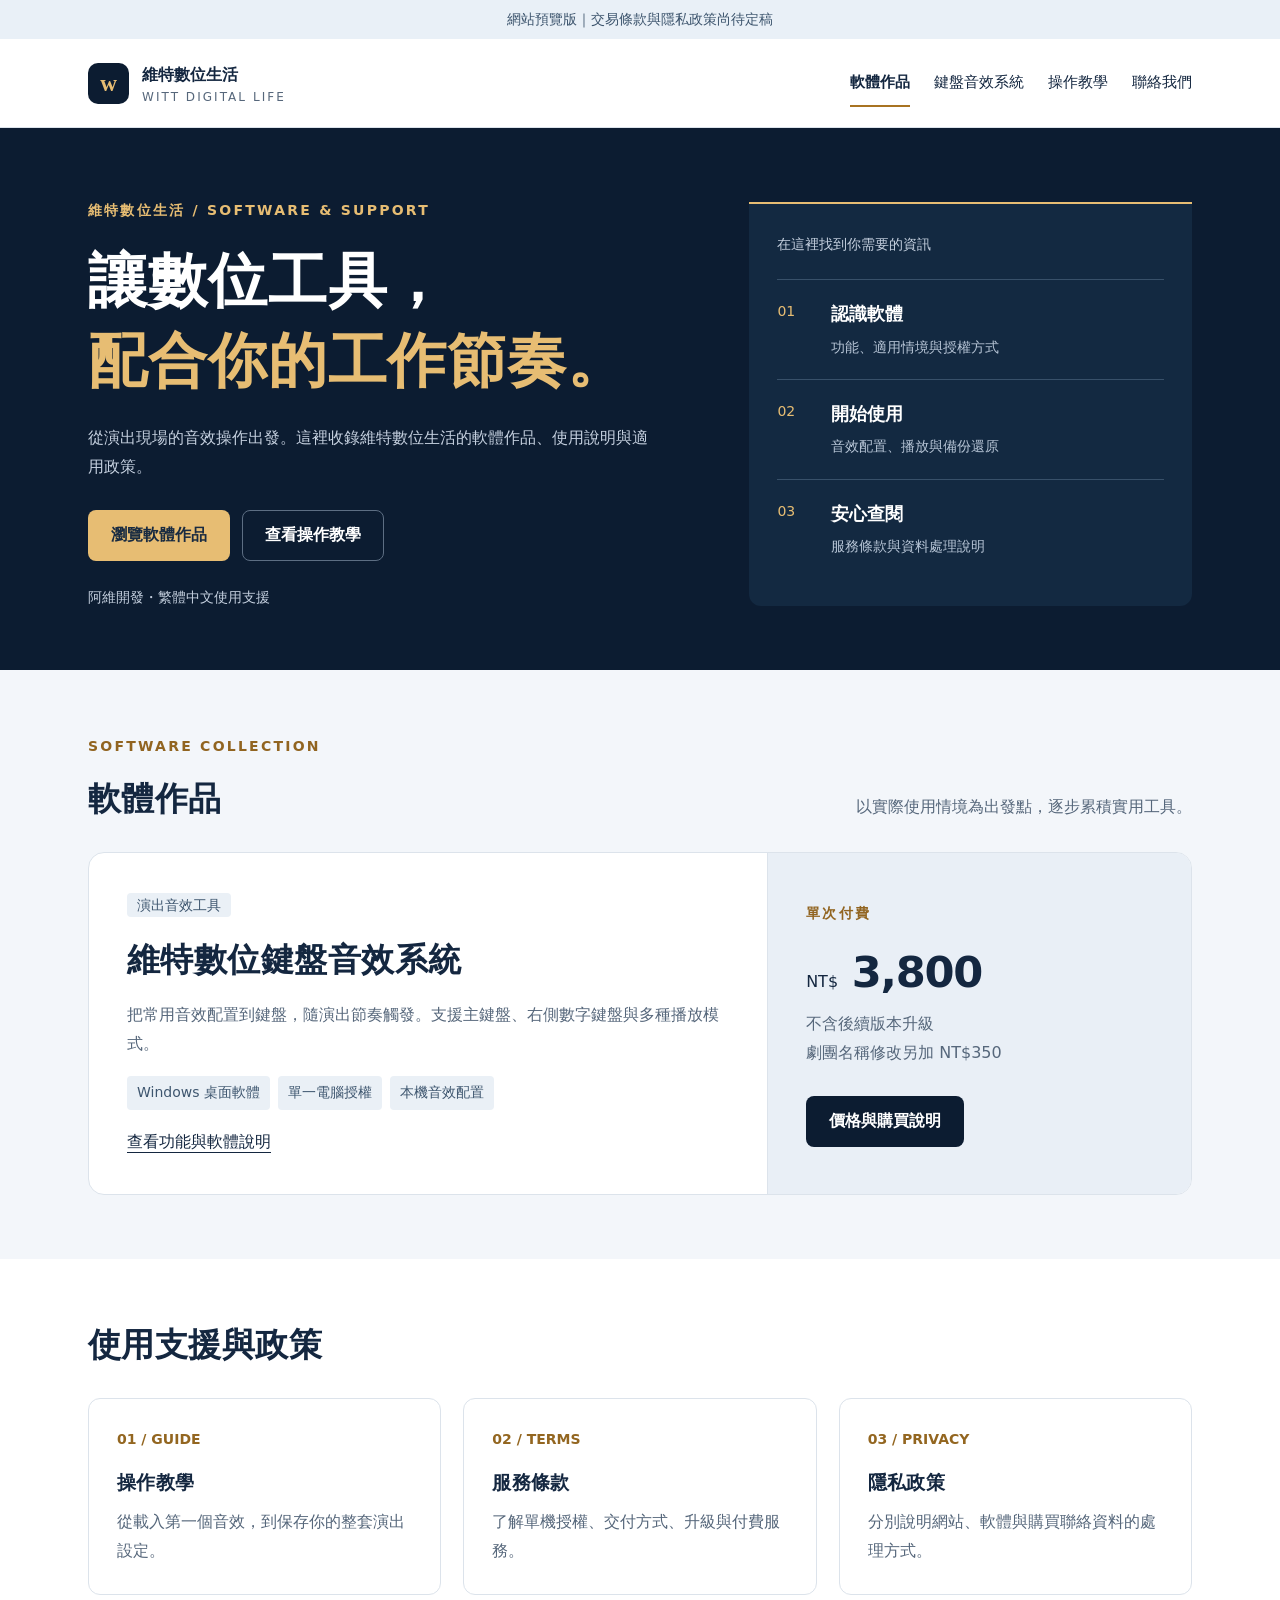
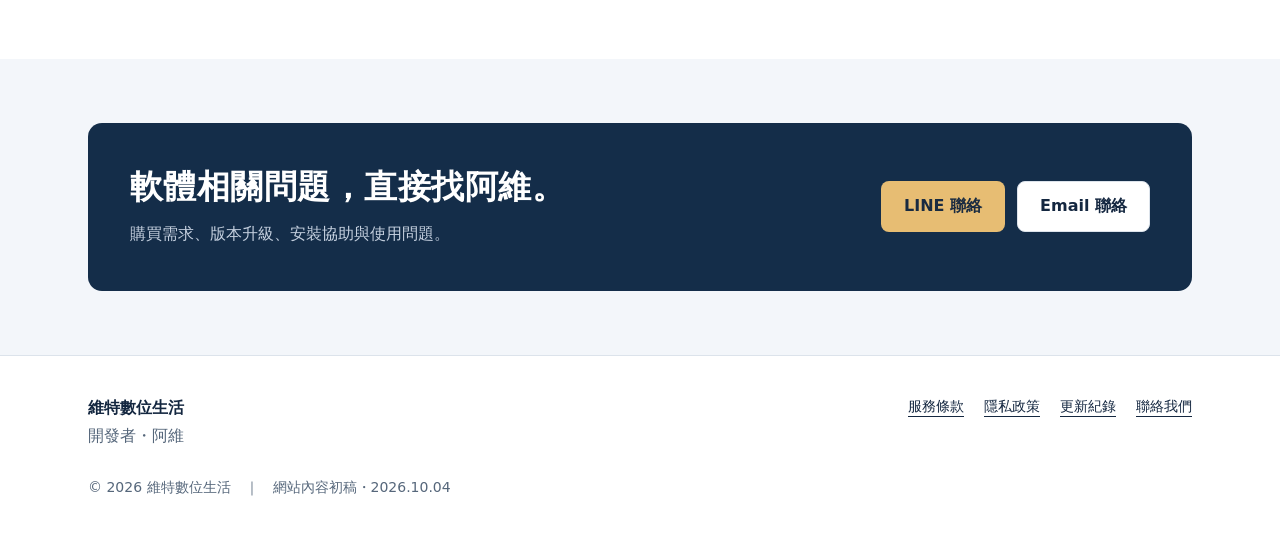
==== index.html @ 4fc32d0b "Add files via upload" ====
<!doctype html><html lang="zh-Hant"><head><meta charset="utf-8"><meta name="viewport" content="width=device-width,initial-scale=1"><meta name="description" content="維特數位生活的軟體作品、操作教學、服務條款與隱私政策。"><meta name="robots" content="noindex,nofollow"><title>軟體作品與支援｜維特數位生活</title><link rel="icon" href="assets/favicon.svg" type="image/svg+xml"><link rel="stylesheet" href="assets/style.css"><script defer src="assets/site.js"></script></head><body><a class="skip" href="#main">跳至主要內容</a><div class="preview">網站預覽版｜交易條款與隱私政策尚待定稿</div><header><div class="wrap header"><a class="brand" href="index.html"><span class="brandmark" aria-hidden="true">w</span><span>維特數位生活<small>WITT DIGITAL LIFE</small></span></a><button class="menu-toggle" aria-controls="site-nav" aria-expanded="false" type="button">選單</button><nav id="site-nav" aria-label="主要導覽"><a href="index.html" aria-current="page">軟體作品</a><a href="soundboard.html">鍵盤音效系統</a><a href="guide.html">操作教學</a><a href="contact.html">聯絡我們</a></nav></div></header><main id="main"><section class="hero"><div class="wrap"><div><div class="eyebrow">維特數位生活 / SOFTWARE & SUPPORT</div><h1>讓數位工具，<br><span>配合你的工作節奏。</span></h1><p>從演出現場的音效操作出發。這裡收錄維特數位生活的軟體作品、使用說明與適用政策。</p><div class="actions"><a class="button gold" href="#software">瀏覽軟體作品</a><a class="button secondary" href="guide.html">查看操作教學</a></div><p class="hero-note">阿維開發・繁體中文使用支援</p></div><div class="index-panel"><div class="caption">在這裡找到你需要的資訊</div><div class="index-row"><span>01</span><div><b>認識軟體</b><small>功能、適用情境與授權方式</small></div></div><div class="index-row"><span>02</span><div><b>開始使用</b><small>音效配置、播放與備份還原</small></div></div><div class="index-row"><span>03</span><div><b>安心查閱</b><small>服務條款與資料處理說明</small></div></div></div></div></section><section id="software" class="section"><div class="wrap"><div class="section-head"><div><div class="eyebrow">SOFTWARE COLLECTION</div><h2>軟體作品</h2></div><p class="muted">以實際使用情境為出發點，逐步累積實用工具。</p></div><article class="product-card"><div class="product-info"><span class="tag">演出音效工具</span><h2 style="margin-top:18px">維特數位鍵盤音效系統</h2><p class="muted">把常用音效配置到鍵盤，隨演出節奏觸發。支援主鍵盤、右側數字鍵盤與多種播放模式。</p><div class="tags"><span class="tag">Windows 桌面軟體</span><span class="tag">單一電腦授權</span><span class="tag">本機音效配置</span></div><a href="soundboard.html">查看功能與軟體說明</a></div><div class="product-side"><div class="eyebrow">單次付費</div><div class="price"><small>NT$</small> 3,800</div><p class="muted">不含後續版本升級<br>劇團名稱修改另加 NT$350</p><div class="actions"><a class="button" href="pricing.html">價格與購買說明</a></div></div></article></div></section><section class="section white"><div class="wrap"><div class="section-head"><h2>使用支援與政策</h2></div><div class="grid3"><a class="card link-card" href="guide.html"><div class="number">01 / GUIDE</div><h3>操作教學</h3><p>從載入第一個音效，到保存你的整套演出設定。</p></a><a class="card link-card" href="terms.html"><div class="number">02 / TERMS</div><h3>服務條款</h3><p>了解單機授權、交付方式、升級與付費服務。</p></a><a class="card link-card" href="privacy.html"><div class="number">03 / PRIVACY</div><h3>隱私政策</h3><p>分別說明網站、軟體與購買聯絡資料的處理方式。</p></a></div></div></section><section class="section"><div class="wrap"><div class="contact-band"><div><h2>軟體相關問題，直接找阿維。</h2><p>購買需求、版本升級、安裝協助與使用問題。</p></div><div class="actions"><a class="button gold" href="https://line.me/ti/p/9BBH21Ym6x">LINE 聯絡</a><a class="button secondary" href="mailto:witt3c@gmail.com">Email 聯絡</a></div></div></div></section></main><footer><div class="wrap"><div class="footer-row"><div><b>維特數位生活</b><p class="muted">開發者・阿維</p></div><div class="footer-links"><a href="terms.html">服務條款</a><a href="privacy.html">隱私政策</a><a href="updates.html">更新紀錄</a><a href="contact.html">聯絡我們</a></div></div><p class="footer-small">© 2026 維特數位生活　｜　網站內容初稿・2026.10.04</p></div></footer></body></html>
---- assets/style.css ----
:root{--navy:#0c1c31;--navy2:#142d49;--gold:#e7bd73;--ink:#142740;--muted:#56677b;--line:#dce3eb;--paper:#f3f6fa;--white:#fff;--radius:16px}*{box-sizing:border-box}html{scroll-behavior:smooth;scroll-padding-top:100px}body{margin:0;color:var(--ink);background:var(--paper);font:16px/1.8 system-ui,-apple-system,"Segoe UI","Microsoft JhengHei",sans-serif}a{color:inherit;text-underline-offset:5px}a:hover{color:#876020}button,input{font:inherit}a:focus-visible,button:focus-visible,summary:focus-visible,input:focus-visible{outline:3px solid #bf821d;outline-offset:5px}h1,h2,h3,p{margin:0}h1,h2,h3{line-height:1.35;letter-spacing:.015em}h1{font-size:clamp(2.1rem,4.6vw,4rem)}h2{font-size:clamp(1.5rem,2.6vw,2.2rem)}h3{font-size:1.2rem}p+p{margin-top:16px}.wrap{max-width:1160px;margin:auto;padding:0 28px}.skip{position:absolute;left:12px;top:-100px;z-index:10;background:white;padding:12px}.skip:focus{top:8px}.preview{background:#e9f0f7;text-align:center;color:#3b536c;font-size:.875rem;padding:7px 20px}header{background:white;border-bottom:1px solid var(--line)}.header{display:flex;align-items:center;justify-content:space-between;gap:24px;min-height:88px}.brand{display:flex;align-items:center;gap:13px;text-decoration:none;font-weight:800;white-space:nowrap}.brandmark{display:grid;place-items:center;width:41px;height:41px;background:var(--navy);color:var(--gold);border-radius:10px;font-size:1.45rem;font-family:Georgia,serif}.brand small{display:block;font-size:.75rem;font-weight:500;letter-spacing:.17em;color:var(--muted);line-height:1.3}nav{display:flex;gap:24px;align-items:center}nav a{font-size:.94rem;text-decoration:none;padding:9px 0;border-bottom:2px solid transparent}nav a[aria-current=page]{border-color:#a87321;font-weight:700}.menu-toggle{display:none;padding:7px 12px;background:white;border:1px solid var(--line);border-radius:8px}.hero{background:var(--navy);color:white;padding:70px 0 60px}.hero .wrap{display:grid;grid-template-columns:1.35fr 1fr;gap:64px;align-items:center}.eyebrow{font-size:.875rem;letter-spacing:.16em;font-weight:700;color:#916420;margin-bottom:18px}.hero .eyebrow{color:var(--gold)}.hero p{color:#c5d0df;max-width:570px;margin-top:24px}.hero h1 span{color:var(--gold)}.actions{display:flex;flex-wrap:wrap;gap:12px;margin-top:28px}.button{display:inline-flex;align-items:center;justify-content:center;min-height:48px;padding:10px 22px;background:var(--navy);color:white;border-radius:8px;text-decoration:none;font-weight:700;border:1px solid transparent}.button:hover{color:white;background:#244361}.button.gold{background:var(--gold);color:#192b41}.button.secondary{background:white;border:1px solid var(--line);color:var(--ink)}.hero .secondary{background:transparent;color:white;border-color:#5d6e83}.hero-note{font-size:.875rem}.index-panel{border-top:2px solid var(--gold);background:#132941;padding:28px;border-radius:0 0 12px 12px}.index-panel .caption{color:#c5d0df;font-size:.875rem;margin-bottom:22px}.index-row{display:grid;grid-template-columns:36px 1fr;gap:18px;padding:19px 0;border-top:1px solid #385069}.index-row b{font-size:1.1rem}.index-row span{color:var(--gold);font-size:.875rem}.index-row small{display:block;color:#b7c5d6;margin-top:4px;font-size:.875rem}.section{padding:64px 0}.section.white{background:white}.section-head{display:flex;justify-content:space-between;align-items:end;gap:20px;margin-bottom:30px}.muted{color:var(--muted)}.section-head p{max-width:550px}.product-card{background:white;border:1px solid var(--line);border-radius:var(--radius);display:grid;grid-template-columns:1.6fr 1fr;overflow:hidden}.product-info{padding:38px}.product-info p{margin-top:18px}.tags{display:flex;flex-wrap:wrap;gap:8px;margin:18px 0}.tag{background:#eaf0f6;padding:4px 10px;border-radius:4px;font-size:.875rem;color:#3e566f}.product-side{background:#e9eff6;padding:38px;display:flex;flex-direction:column;justify-content:center;border-left:1px solid var(--line)}.price{font-size:2.7rem;line-height:1.3;font-weight:800;letter-spacing:-.03em}.price small{font-size:1rem;font-weight:500;letter-spacing:0}.product-side .muted{margin-top:10px}.grid3{display:grid;grid-template-columns:repeat(3,1fr);gap:22px}.grid2{display:grid;grid-template-columns:repeat(2,1fr);gap:24px}.card{background:white;border:1px solid var(--line);padding:28px;border-radius:12px}.card .number{font-size:.875rem;font-weight:800;color:#936620;margin-bottom:18px}.card p{margin-top:12px;color:var(--muted)}.link-card{text-decoration:none;transition:transform .15s,border-color .15s}.link-card:hover{border-color:#a87321;transform:translateY(-3px);color:var(--ink)}.page-head{padding:50px 0;background:white;border-bottom:1px solid var(--line)}.page-head h1{font-size:clamp(2rem,3.5vw,3rem)}.page-head p{max-width:780px;margin-top:18px;color:var(--muted)}.breadcrumb{font-size:.875rem;margin-bottom:22px;color:var(--muted)}.breadcrumb a{text-decoration:none}.notice{padding:18px 22px;border-left:3px solid #b08030;background:#fff7e9;margin:24px 0;color:#664815;border-radius:0 8px 8px 0}.notice.blue{background:#eaf1f9;color:#324e70;border-color:#567ea8}.notice p{margin-top:8px}.doc-layout{display:grid;grid-template-columns:220px 1fr;gap:50px;align-items:start}.toc{position:sticky;top:24px;background:white;border:1px solid var(--line);padding:23px;border-radius:12px}.toc b{display:block;margin-bottom:12px}.toc a{display:block;font-size:.94rem;padding:5px 0;color:var(--muted);text-decoration:none}.article{background:white;border:1px solid var(--line);border-radius:12px;padding:38px;min-width:0}.article section+section{margin-top:38px;padding-top:30px;border-top:1px solid var(--line)}.article h2{font-size:1.45rem;margin-bottom:15px}.article h3{margin:22px 0 10px}.article ul,.article ol{padding-left:24px}.article li+li{margin-top:8px}.table-scroll{overflow:auto}table{width:100%;border-collapse:collapse;text-align:left;margin:20px 0;font-size:.96rem}th,td{border-bottom:1px solid var(--line);padding:15px 12px;vertical-align:top}th{background:#edf2f7;font-weight:700}td:first-child{font-weight:600}kbd{display:inline-block;border:1px solid #bdc9d6;border-bottom-width:3px;background:#f4f7fa;border-radius:5px;font:600 .9rem/1.3 system-ui;padding:4px 8px;color:var(--ink)}.steps{counter-reset:step;padding:0;list-style:none}.steps li{position:relative;padding:0 0 26px 52px}.steps li:before{counter-increment:step;content:counter(step,decimal-leading-zero);position:absolute;left:0;top:0;color:#946723;font-weight:800}.steps b{display:block}.steps p{margin-top:5px;color:var(--muted)}details{border-bottom:1px solid var(--line);padding:20px 0}summary{font-weight:700;cursor:pointer;list-style-position:outside;margin-left:20px;padding-left:5px}details p{margin:12px 0 0 25px;color:var(--muted)}.estimate{background:var(--navy);color:white;border-radius:12px;padding:30px}.estimate label{display:flex;gap:12px;align-items:center;padding:15px 0;border-bottom:1px solid #3b4e66;cursor:pointer}.estimate input{width:20px;height:20px;accent-color:var(--gold);flex-shrink:0}.estimate .total{margin-top:25px;font-size:2.5rem;font-weight:800;color:var(--gold)}.estimate p{color:#c5d0df;font-size:.875rem;margin-top:15px}.contact-band{background:var(--navy2);color:white;padding:42px;border-radius:14px;display:flex;align-items:center;justify-content:space-between;gap:25px}.contact-band p{color:#c5d0df;margin-top:10px}.contact-band .actions{margin:0}.coming{padding:28px;background:#eef3f8;border:1px dashed #91a4ba;border-radius:12px}.coming .tag{background:white}.release{border-left:2px solid #b8c7d7;padding:0 0 32px 28px}.release p{margin-top:12px}.meta{font-size:.875rem;color:var(--muted);margin-bottom:12px}footer{background:white;border-top:1px solid var(--line);padding:38px 0}.footer-row{display:flex;justify-content:space-between;gap:30px}.footer-links{display:flex;flex-wrap:wrap;gap:20px;font-size:.875rem}.footer-small{font-size:.875rem;color:var(--muted);margin-top:24px}.contact-address{font-style:normal;overflow-wrap:anywhere}.contact-address a{display:inline-block;margin-top:12px}.doc-status{font-size:.875rem;color:#825819}.rule{height:1px;background:var(--line);margin:28px 0}@media(max-width:900px){nav{gap:14px}.hero .wrap{gap:28px}.doc-layout{grid-template-columns:1fr;gap:20px}.toc{position:static}.toc a{display:inline-block;margin-right:16px}.grid3{grid-template-columns:1fr}.contact-band{align-items:start;flex-direction:column}}@media(max-width:720px){.wrap{padding:0 20px}.header{min-height:76px;flex-wrap:wrap;gap:0}.brand{font-size:.98rem}.brand small{font-size:.72rem}.menu-toggle{display:block}.js nav{display:none}.js nav.open{display:flex}nav{width:100%;flex-wrap:wrap;gap:10px 24px;padding:8px 0 20px}.hero{padding:45px 0}.hero .wrap,.product-card,.grid2{grid-template-columns:1fr}.hero .wrap{gap:36px}.index-panel{padding:22px}.section{padding:40px 0}.section-head{display:block}.section-head p{margin-top:12px}.product-info,.product-side{padding:26px}.product-side{border-left:0;border-top:1px solid var(--line)}.article{padding:24px 20px}.page-head{padding:35px 0}.footer-row{flex-direction:column}.contact-band{padding:28px}.price{font-size:2.3rem}.actions .button{flex:1;white-space:nowrap}.grid2{gap:18px}th,td{padding:12px 9px}.estimate{padding:24px}}@media(prefers-reduced-motion:reduce){html{scroll-behavior:auto}*{transition:none!important}}@media print{header,footer,.preview,.toc,.actions{display:none}.doc-layout{display:block}.article{border:0;padding:0}.section{padding:20px 0}body{background:white;color:black}.page-head{padding:15px 0}}
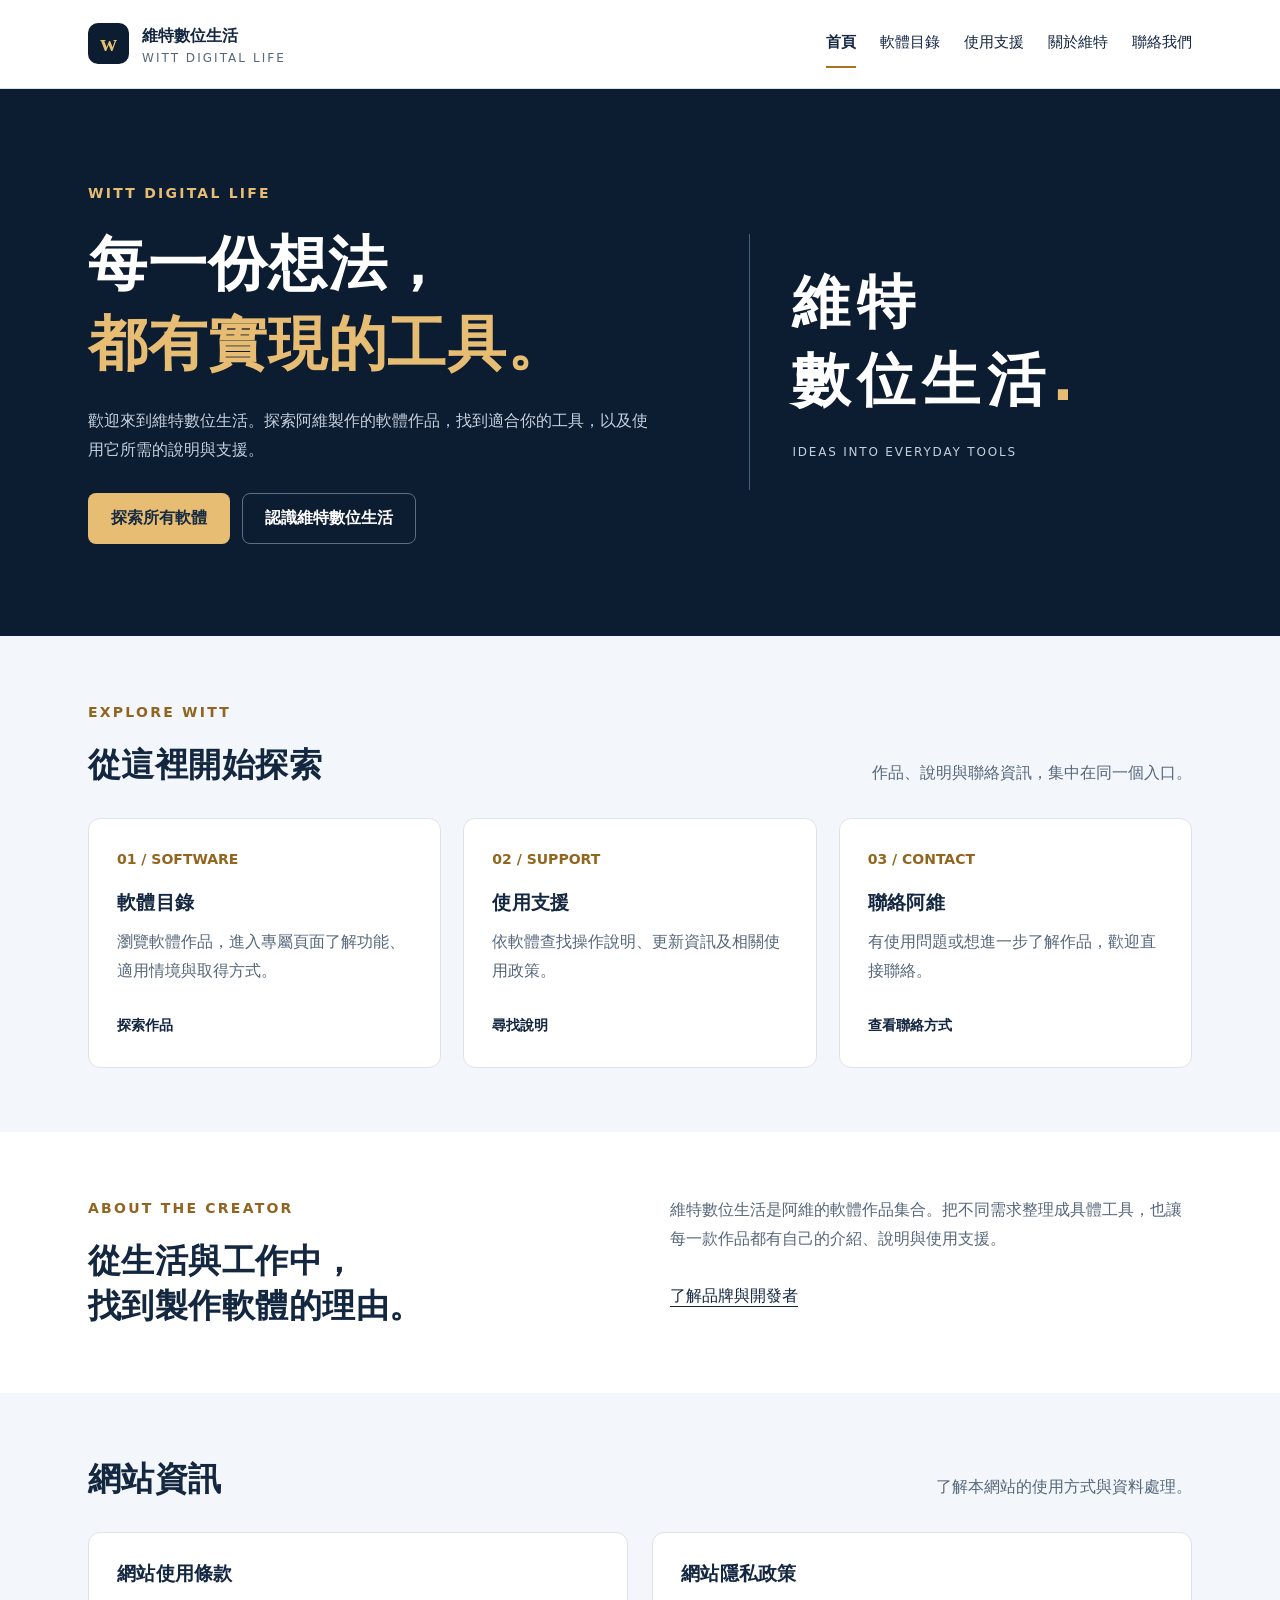
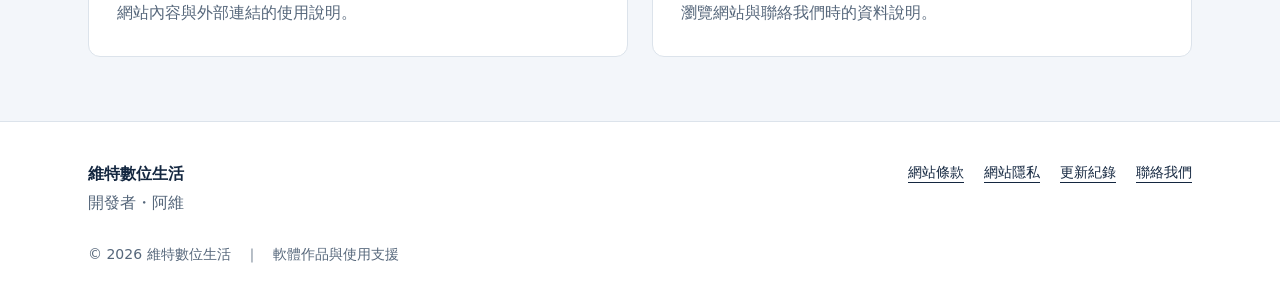
==== commit a2777d7a: "." ====
--- a/index.html
+++ b/index.html
@@ -1 +1 @@
-<!doctype html><html lang="zh-Hant"><head><meta charset="utf-8"><meta name="viewport" content="width=device-width,initial-scale=1"><meta name="description" content="維特數位生活的軟體作品、操作教學、服務條款與隱私政策。"><meta name="robots" content="noindex,nofollow"><title>軟體作品與支援｜維特數位生活</title><link rel="icon" href="assets/favicon.svg" type="image/svg+xml"><link rel="stylesheet" href="assets/style.css"><script defer src="assets/site.js"></script></head><body><a class="skip" href="#main">跳至主要內容</a><div class="preview">網站預覽版｜交易條款與隱私政策尚待定稿</div><header><div class="wrap header"><a class="brand" href="index.html"><span class="brandmark" aria-hidden="true">w</span><span>維特數位生活<small>WITT DIGITAL LIFE</small></span></a><button class="menu-toggle" aria-controls="site-nav" aria-expanded="false" type="button">選單</button><nav id="site-nav" aria-label="主要導覽"><a href="index.html" aria-current="page">軟體作品</a><a href="soundboard.html">鍵盤音效系統</a><a href="guide.html">操作教學</a><a href="contact.html">聯絡我們</a></nav></div></header><main id="main"><section class="hero"><div class="wrap"><div><div class="eyebrow">維特數位生活 / SOFTWARE & SUPPORT</div><h1>讓數位工具，<br><span>配合你的工作節奏。</span></h1><p>從演出現場的音效操作出發。這裡收錄維特數位生活的軟體作品、使用說明與適用政策。</p><div class="actions"><a class="button gold" href="#software">瀏覽軟體作品</a><a class="button secondary" href="guide.html">查看操作教學</a></div><p class="hero-note">阿維開發・繁體中文使用支援</p></div><div class="index-panel"><div class="caption">在這裡找到你需要的資訊</div><div class="index-row"><span>01</span><div><b>認識軟體</b><small>功能、適用情境與授權方式</small></div></div><div class="index-row"><span>02</span><div><b>開始使用</b><small>音效配置、播放與備份還原</small></div></div><div class="index-row"><span>03</span><div><b>安心查閱</b><small>服務條款與資料處理說明</small></div></div></div></div></section><section id="software" class="section"><div class="wrap"><div class="section-head"><div><div class="eyebrow">SOFTWARE COLLECTION</div><h2>軟體作品</h2></div><p class="muted">以實際使用情境為出發點，逐步累積實用工具。</p></div><article class="product-card"><div class="product-info"><span class="tag">演出音效工具</span><h2 style="margin-top:18px">維特數位鍵盤音效系統</h2><p class="muted">把常用音效配置到鍵盤，隨演出節奏觸發。支援主鍵盤、右側數字鍵盤與多種播放模式。</p><div class="tags"><span class="tag">Windows 桌面軟體</span><span class="tag">單一電腦授權</span><span class="tag">本機音效配置</span></div><a href="soundboard.html">查看功能與軟體說明</a></div><div class="product-side"><div class="eyebrow">單次付費</div><div class="price"><small>NT$</small> 3,800</div><p class="muted">不含後續版本升級<br>劇團名稱修改另加 NT$350</p><div class="actions"><a class="button" href="pricing.html">價格與購買說明</a></div></div></article></div></section><section class="section white"><div class="wrap"><div class="section-head"><h2>使用支援與政策</h2></div><div class="grid3"><a class="card link-card" href="guide.html"><div class="number">01 / GUIDE</div><h3>操作教學</h3><p>從載入第一個音效，到保存你的整套演出設定。</p></a><a class="card link-card" href="terms.html"><div class="number">02 / TERMS</div><h3>服務條款</h3><p>了解單機授權、交付方式、升級與付費服務。</p></a><a class="card link-card" href="privacy.html"><div class="number">03 / PRIVACY</div><h3>隱私政策</h3><p>分別說明網站、軟體與購買聯絡資料的處理方式。</p></a></div></div></section><section class="section"><div class="wrap"><div class="contact-band"><div><h2>軟體相關問題，直接找阿維。</h2><p>購買需求、版本升級、安裝協助與使用問題。</p></div><div class="actions"><a class="button gold" href="https://line.me/ti/p/9BBH21Ym6x">LINE 聯絡</a><a class="button secondary" href="mailto:witt3c@gmail.com">Email 聯絡</a></div></div></div></section></main><footer><div class="wrap"><div class="footer-row"><div><b>維特數位生活</b><p class="muted">開發者・阿維</p></div><div class="footer-links"><a href="terms.html">服務條款</a><a href="privacy.html">隱私政策</a><a href="updates.html">更新紀錄</a><a href="contact.html">聯絡我們</a></div></div><p class="footer-small">© 2026 維特數位生活　｜　網站內容初稿・2026.10.04</p></div></footer></body></html>+<!doctype html><html lang="zh-Hant"><head><meta charset="utf-8"><meta name="viewport" content="width=device-width,initial-scale=1"><meta name="description" content="維特數位生活的軟體集合入口。探索阿維製作的軟體、使用支援與品牌資訊。"><title>軟體集合入口｜維特數位生活</title><link rel="icon" href="assets/favicon.svg" type="image/svg+xml"><link rel="stylesheet" href="assets/style.css"><script defer src="assets/site.js"></script></head><body><a class="skip" href="#main">跳至主要內容</a><header><div class="wrap header"><a class="brand" href="index.html"><span class="brandmark" aria-hidden="true">w</span><span>維特數位生活<small>WITT DIGITAL LIFE</small></span></a><button class="menu-toggle" aria-controls="site-nav" aria-expanded="false" type="button">選單</button><nav id="site-nav" aria-label="主要導覽"><a href="index.html" aria-current="page">首頁</a><a href="software.html">軟體目錄</a><a href="support.html">使用支援</a><a href="about.html">關於維特</a><a href="contact.html">聯絡我們</a></nav></div></header><main id="main"><section class="hero portal-hero"><div class="wrap"><div><div class="eyebrow">WITT DIGITAL LIFE</div><h1>每一份想法，<br><span>都有實現的工具。</span></h1><p>歡迎來到維特數位生活。探索阿維製作的軟體作品，找到適合你的工具，以及使用它所需的說明與支援。</p><div class="actions"><a class="button gold" href="software.html">探索所有軟體</a><a class="button secondary" href="about.html">認識維特數位生活</a></div></div><div class="portal-wordmark" aria-hidden="true"><span>維特</span><span>數位生活<span class="gold-dot">.</span></span><small>IDEAS INTO EVERYDAY TOOLS</small></div></div></section><section class="section"><div class="wrap"><div class="section-head"><div><div class="eyebrow">EXPLORE WITT</div><h2>從這裡開始探索</h2></div><p class="muted">作品、說明與聯絡資訊，集中在同一個入口。</p></div><div class="grid3"><a class="card link-card portal-card" href="software.html"><div class="number">01 / SOFTWARE</div><h3>軟體目錄</h3><p>瀏覽軟體作品，進入專屬頁面了解功能、適用情境與取得方式。</p><span class="card-bottom">探索作品</span></a><a class="card link-card portal-card" href="support.html"><div class="number">02 / SUPPORT</div><h3>使用支援</h3><p>依軟體查找操作說明、更新資訊及相關使用政策。</p><span class="card-bottom">尋找說明</span></a><a class="card link-card portal-card" href="contact.html"><div class="number">03 / CONTACT</div><h3>聯絡阿維</h3><p>有使用問題或想進一步了解作品，歡迎直接聯絡。</p><span class="card-bottom">查看聯絡方式</span></a></div></div></section><section class="section white"><div class="wrap brand-story"><div><div class="eyebrow">ABOUT THE CREATOR</div><h2>從生活與工作中，<br>找到製作軟體的理由。</h2></div><div><p class="muted">維特數位生活是阿維的軟體作品集合。把不同需求整理成具體工具，也讓每一款作品都有自己的介紹、說明與使用支援。</p><div class="actions"><a href="about.html">了解品牌與開發者</a></div></div></div></section><section class="section"><div class="wrap"><div class="section-head"><h2>網站資訊</h2><p class="muted">了解本網站的使用方式與資料處理。</p></div><div class="grid2"><a class="card link-card" href="terms.html"><h3>網站使用條款</h3><p>網站內容與外部連結的使用說明。</p></a><a class="card link-card" href="privacy.html"><h3>網站隱私政策</h3><p>瀏覽網站與聯絡我們時的資料說明。</p></a></div></div></section></main><footer><div class="wrap"><div class="footer-row"><div><b>維特數位生活</b><p class="muted">開發者・阿維</p></div><div class="footer-links"><a href="terms.html">網站條款</a><a href="privacy.html">網站隱私</a><a href="updates.html">更新紀錄</a><a href="contact.html">聯絡我們</a></div></div><p class="footer-small">© 2026 維特數位生活　｜　軟體作品與使用支援</p></div></footer></body></html>
--- a/assets/style.css
+++ b/assets/style.css
@@ -1,2 +1,4 @@
 
 :root{--navy:#0c1c31;--navy2:#142d49;--gold:#e7bd73;--ink:#142740;--muted:#56677b;--line:#dce3eb;--paper:#f3f6fa;--white:#fff;--radius:16px}*{box-sizing:border-box}html{scroll-behavior:smooth;scroll-padding-top:100px}body{margin:0;color:var(--ink);background:var(--paper);font:16px/1.8 system-ui,-apple-system,"Segoe UI","Microsoft JhengHei",sans-serif}a{color:inherit;text-underline-offset:5px}a:hover{color:#876020}button,input{font:inherit}a:focus-visible,button:focus-visible,summary:focus-visible,input:focus-visible{outline:3px solid #bf821d;outline-offset:5px}h1,h2,h3,p{margin:0}h1,h2,h3{line-height:1.35;letter-spacing:.015em}h1{font-size:clamp(2.1rem,4.6vw,4rem)}h2{font-size:clamp(1.5rem,2.6vw,2.2rem)}h3{font-size:1.2rem}p+p{margin-top:16px}.wrap{max-width:1160px;margin:auto;padding:0 28px}.skip{position:absolute;left:12px;top:-100px;z-index:10;background:white;padding:12px}.skip:focus{top:8px}.preview{background:#e9f0f7;text-align:center;color:#3b536c;font-size:.875rem;padding:7px 20px}header{background:white;border-bottom:1px solid var(--line)}.header{display:flex;align-items:center;justify-content:space-between;gap:24px;min-height:88px}.brand{display:flex;align-items:center;gap:13px;text-decoration:none;font-weight:800;white-space:nowrap}.brandmark{display:grid;place-items:center;width:41px;height:41px;background:var(--navy);color:var(--gold);border-radius:10px;font-size:1.45rem;font-family:Georgia,serif}.brand small{display:block;font-size:.75rem;font-weight:500;letter-spacing:.17em;color:var(--muted);line-height:1.3}nav{display:flex;gap:24px;align-items:center}nav a{font-size:.94rem;text-decoration:none;padding:9px 0;border-bottom:2px solid transparent}nav a[aria-current=page]{border-color:#a87321;font-weight:700}.menu-toggle{display:none;padding:7px 12px;background:white;border:1px solid var(--line);border-radius:8px}.hero{background:var(--navy);color:white;padding:70px 0 60px}.hero .wrap{display:grid;grid-template-columns:1.35fr 1fr;gap:64px;align-items:center}.eyebrow{font-size:.875rem;letter-spacing:.16em;font-weight:700;color:#916420;margin-bottom:18px}.hero .eyebrow{color:var(--gold)}.hero p{color:#c5d0df;max-width:570px;margin-top:24px}.hero h1 span{color:var(--gold)}.actions{display:flex;flex-wrap:wrap;gap:12px;margin-top:28px}.button{display:inline-flex;align-items:center;justify-content:center;min-height:48px;padding:10px 22px;background:var(--navy);color:white;border-radius:8px;text-decoration:none;font-weight:700;border:1px solid transparent}.button:hover{color:white;background:#244361}.button.gold{background:var(--gold);color:#192b41}.button.secondary{background:white;border:1px solid var(--line);color:var(--ink)}.hero .secondary{background:transparent;color:white;border-color:#5d6e83}.hero-note{font-size:.875rem}.index-panel{border-top:2px solid var(--gold);background:#132941;padding:28px;border-radius:0 0 12px 12px}.index-panel .caption{color:#c5d0df;font-size:.875rem;margin-bottom:22px}.index-row{display:grid;grid-template-columns:36px 1fr;gap:18px;padding:19px 0;border-top:1px solid #385069}.index-row b{font-size:1.1rem}.index-row span{color:var(--gold);font-size:.875rem}.index-row small{display:block;color:#b7c5d6;margin-top:4px;font-size:.875rem}.section{padding:64px 0}.section.white{background:white}.section-head{display:flex;justify-content:space-between;align-items:end;gap:20px;margin-bottom:30px}.muted{color:var(--muted)}.section-head p{max-width:550px}.product-card{background:white;border:1px solid var(--line);border-radius:var(--radius);display:grid;grid-template-columns:1.6fr 1fr;overflow:hidden}.product-info{padding:38px}.product-info p{margin-top:18px}.tags{display:flex;flex-wrap:wrap;gap:8px;margin:18px 0}.tag{background:#eaf0f6;padding:4px 10px;border-radius:4px;font-size:.875rem;color:#3e566f}.product-side{background:#e9eff6;padding:38px;display:flex;flex-direction:column;justify-content:center;border-left:1px solid var(--line)}.price{font-size:2.7rem;line-height:1.3;font-weight:800;letter-spacing:-.03em}.price small{font-size:1rem;font-weight:500;letter-spacing:0}.product-side .muted{margin-top:10px}.grid3{display:grid;grid-template-columns:repeat(3,1fr);gap:22px}.grid2{display:grid;grid-template-columns:repeat(2,1fr);gap:24px}.card{background:white;border:1px solid var(--line);padding:28px;border-radius:12px}.card .number{font-size:.875rem;font-weight:800;color:#936620;margin-bottom:18px}.card p{margin-top:12px;color:var(--muted)}.link-card{text-decoration:none;transition:transform .15s,border-color .15s}.link-card:hover{border-color:#a87321;transform:translateY(-3px);color:var(--ink)}.page-head{padding:50px 0;background:white;border-bottom:1px solid var(--line)}.page-head h1{font-size:clamp(2rem,3.5vw,3rem)}.page-head p{max-width:780px;margin-top:18px;color:var(--muted)}.breadcrumb{font-size:.875rem;margin-bottom:22px;color:var(--muted)}.breadcrumb a{text-decoration:none}.notice{padding:18px 22px;border-left:3px solid #b08030;background:#fff7e9;margin:24px 0;color:#664815;border-radius:0 8px 8px 0}.notice.blue{background:#eaf1f9;color:#324e70;border-color:#567ea8}.notice p{margin-top:8px}.doc-layout{display:grid;grid-template-columns:220px 1fr;gap:50px;align-items:start}.toc{position:sticky;top:24px;background:white;border:1px solid var(--line);padding:23px;border-radius:12px}.toc b{display:block;margin-bottom:12px}.toc a{display:block;font-size:.94rem;padding:5px 0;color:var(--muted);text-decoration:none}.article{background:white;border:1px solid var(--line);border-radius:12px;padding:38px;min-width:0}.article section+section{margin-top:38px;padding-top:30px;border-top:1px solid var(--line)}.article h2{font-size:1.45rem;margin-bottom:15px}.article h3{margin:22px 0 10px}.article ul,.article ol{padding-left:24px}.article li+li{margin-top:8px}.table-scroll{overflow:auto}table{width:100%;border-collapse:collapse;text-align:left;margin:20px 0;font-size:.96rem}th,td{border-bottom:1px solid var(--line);padding:15px 12px;vertical-align:top}th{background:#edf2f7;font-weight:700}td:first-child{font-weight:600}kbd{display:inline-block;border:1px solid #bdc9d6;border-bottom-width:3px;background:#f4f7fa;border-radius:5px;font:600 .9rem/1.3 system-ui;padding:4px 8px;color:var(--ink)}.steps{counter-reset:step;padding:0;list-style:none}.steps li{position:relative;padding:0 0 26px 52px}.steps li:before{counter-increment:step;content:counter(step,decimal-leading-zero);position:absolute;left:0;top:0;color:#946723;font-weight:800}.steps b{display:block}.steps p{margin-top:5px;color:var(--muted)}details{border-bottom:1px solid var(--line);padding:20px 0}summary{font-weight:700;cursor:pointer;list-style-position:outside;margin-left:20px;padding-left:5px}details p{margin:12px 0 0 25px;color:var(--muted)}.estimate{background:var(--navy);color:white;border-radius:12px;padding:30px}.estimate label{display:flex;gap:12px;align-items:center;padding:15px 0;border-bottom:1px solid #3b4e66;cursor:pointer}.estimate input{width:20px;height:20px;accent-color:var(--gold);flex-shrink:0}.estimate .total{margin-top:25px;font-size:2.5rem;font-weight:800;color:var(--gold)}.estimate p{color:#c5d0df;font-size:.875rem;margin-top:15px}.contact-band{background:var(--navy2);color:white;padding:42px;border-radius:14px;display:flex;align-items:center;justify-content:space-between;gap:25px}.contact-band p{color:#c5d0df;margin-top:10px}.contact-band .actions{margin:0}.coming{padding:28px;background:#eef3f8;border:1px dashed #91a4ba;border-radius:12px}.coming .tag{background:white}.release{border-left:2px solid #b8c7d7;padding:0 0 32px 28px}.release p{margin-top:12px}.meta{font-size:.875rem;color:var(--muted);margin-bottom:12px}footer{background:white;border-top:1px solid var(--line);padding:38px 0}.footer-row{display:flex;justify-content:space-between;gap:30px}.footer-links{display:flex;flex-wrap:wrap;gap:20px;font-size:.875rem}.footer-small{font-size:.875rem;color:var(--muted);margin-top:24px}.contact-address{font-style:normal;overflow-wrap:anywhere}.contact-address a{display:inline-block;margin-top:12px}.doc-status{font-size:.875rem;color:#825819}.rule{height:1px;background:var(--line);margin:28px 0}@media(max-width:900px){nav{gap:14px}.hero .wrap{gap:28px}.doc-layout{grid-template-columns:1fr;gap:20px}.toc{position:static}.toc a{display:inline-block;margin-right:16px}.grid3{grid-template-columns:1fr}.contact-band{align-items:start;flex-direction:column}}@media(max-width:720px){.wrap{padding:0 20px}.header{min-height:76px;flex-wrap:wrap;gap:0}.brand{font-size:.98rem}.brand small{font-size:.72rem}.menu-toggle{display:block}.js nav{display:none}.js nav.open{display:flex}nav{width:100%;flex-wrap:wrap;gap:10px 24px;padding:8px 0 20px}.hero{padding:45px 0}.hero .wrap,.product-card,.grid2{grid-template-columns:1fr}.hero .wrap{gap:36px}.index-panel{padding:22px}.section{padding:40px 0}.section-head{display:block}.section-head p{margin-top:12px}.product-info,.product-side{padding:26px}.product-side{border-left:0;border-top:1px solid var(--line)}.article{padding:24px 20px}.page-head{padding:35px 0}.footer-row{flex-direction:column}.contact-band{padding:28px}.price{font-size:2.3rem}.actions .button{flex:1;white-space:nowrap}.grid2{gap:18px}th,td{padding:12px 9px}.estimate{padding:24px}}@media(prefers-reduced-motion:reduce){html{scroll-behavior:auto}*{transition:none!important}}@media print{header,footer,.preview,.toc,.actions{display:none}.doc-layout{display:block}.article{border:0;padding:0}.section{padding:20px 0}body{background:white;color:black}.page-head{padding:15px 0}}
+
+.portal-hero{padding:92px 0}.portal-wordmark{padding:30px 0 30px 42px;border-left:1px solid #456079;font-weight:800;font-size:clamp(2.5rem,4.5vw,4.5rem);line-height:1.35;letter-spacing:.12em}.portal-wordmark>span{display:block}.gold-dot{color:var(--gold)}.portal-wordmark small{display:block;margin-top:24px;font-size:.75rem;letter-spacing:.15em;color:#c5d0df;font-weight:500}.portal-card{display:flex;flex-direction:column;min-height:250px}.card-bottom{margin-top:auto;padding-top:28px;font-size:.9rem;font-weight:700}.brand-story{display:grid;grid-template-columns:1fr 1fr;gap:60px}.catalog-item{display:grid;grid-template-columns:150px 1fr;gap:36px;padding:40px;background:white;border:1px solid var(--line);border-radius:16px}.catalog-number{font-size:3.5rem;font-weight:800;color:#b2853c;border-right:1px solid var(--line)}.catalog-number span{display:block;font-size:.75rem;letter-spacing:.1em}.catalog-item p{margin-top:16px;max-width:720px}.support-links{display:flex;flex-wrap:wrap;gap:12px 28px;margin-top:28px}.product-nav{background:#e7edf4;border-bottom:1px solid #ccd7e3;padding:16px 0}.product-label{font-weight:700;margin-left:22px}.back-catalog{font-size:.875rem}.product-links{display:flex;gap:22px;flex-wrap:wrap;margin-top:10px}.product-links a{font-size:.9rem;text-decoration:none}.product-links [aria-current]{font-weight:800;text-decoration:underline;text-underline-offset:7px}@media(max-width:720px){.portal-hero{padding:48px 0}.portal-wordmark{padding:22px 0 0;border-left:0;border-top:1px solid #456079;font-size:2.7rem}.brand-story{grid-template-columns:1fr;gap:24px}.catalog-item{grid-template-columns:1fr;padding:26px;gap:12px}.catalog-number{border:0;font-size:2.5rem}.product-label{display:block;margin:8px 0 0}.product-links{gap:10px 20px}.portal-card{min-height:220px}}
